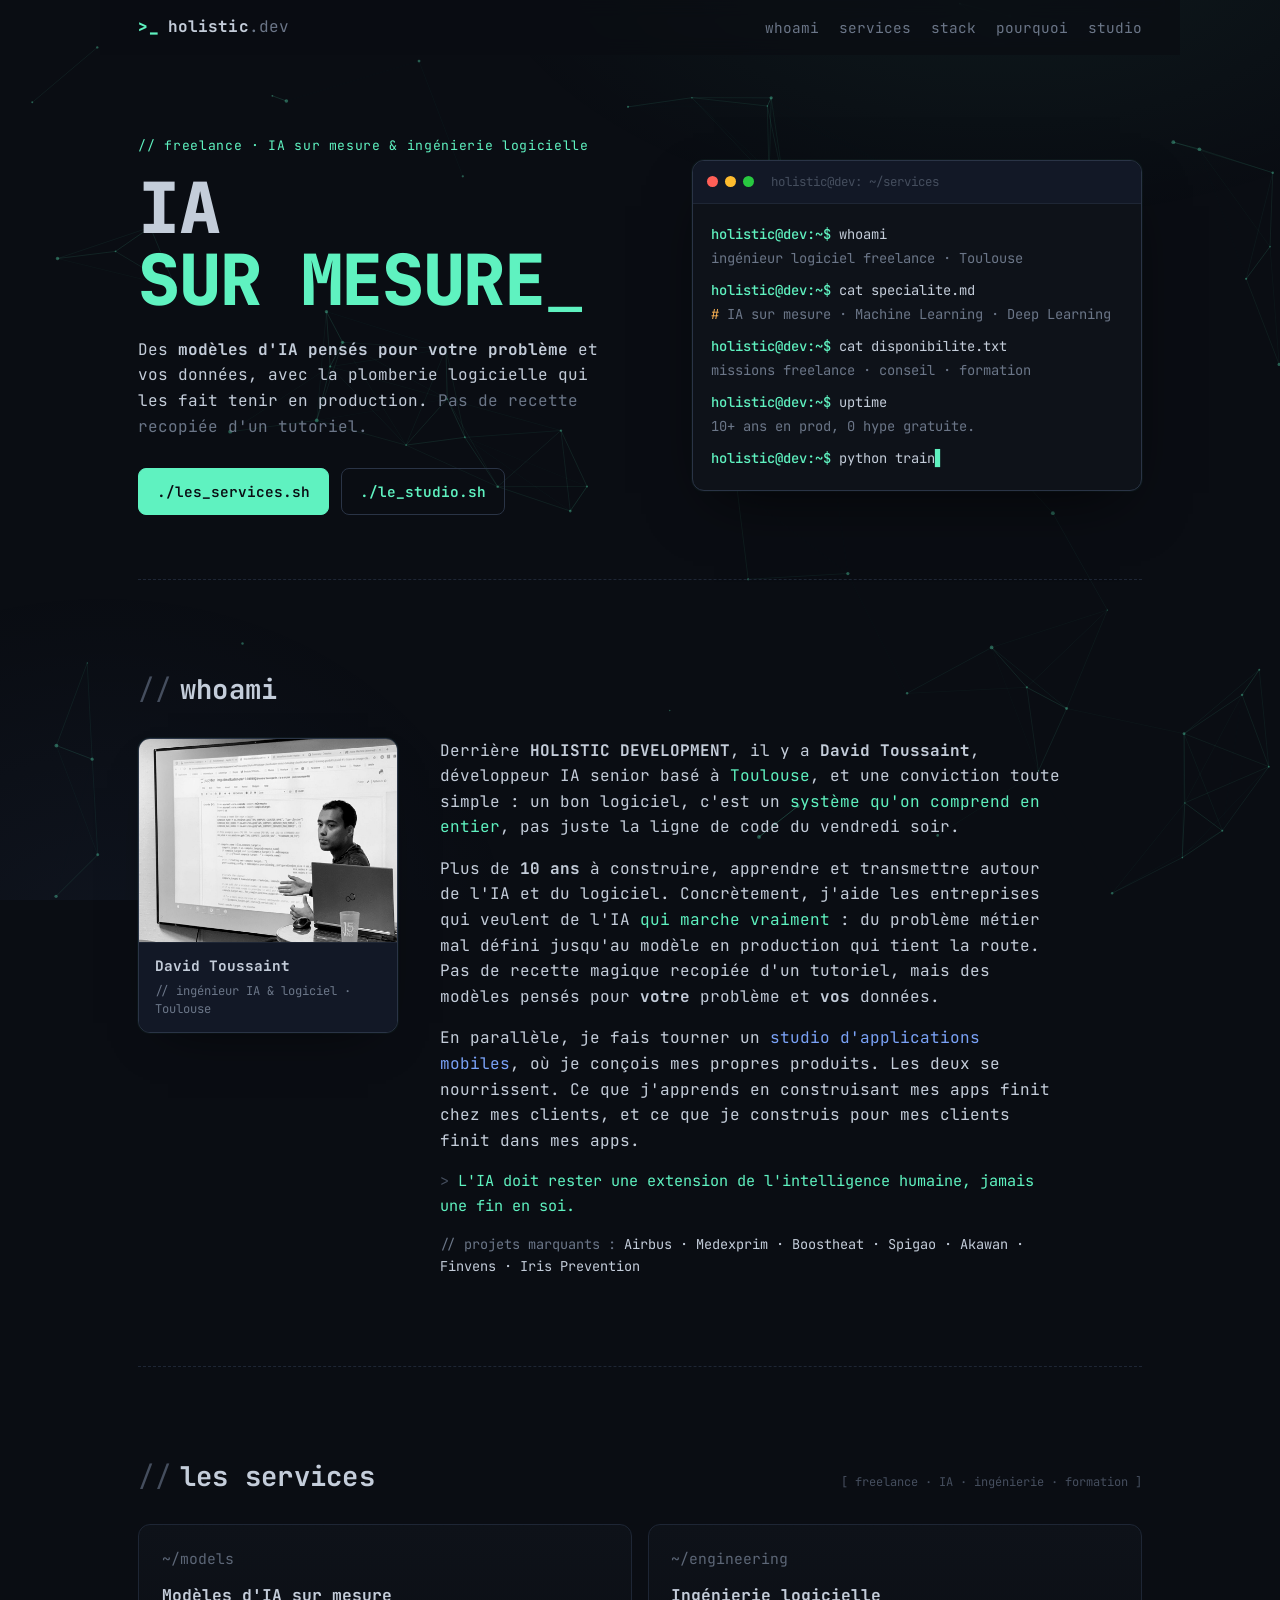
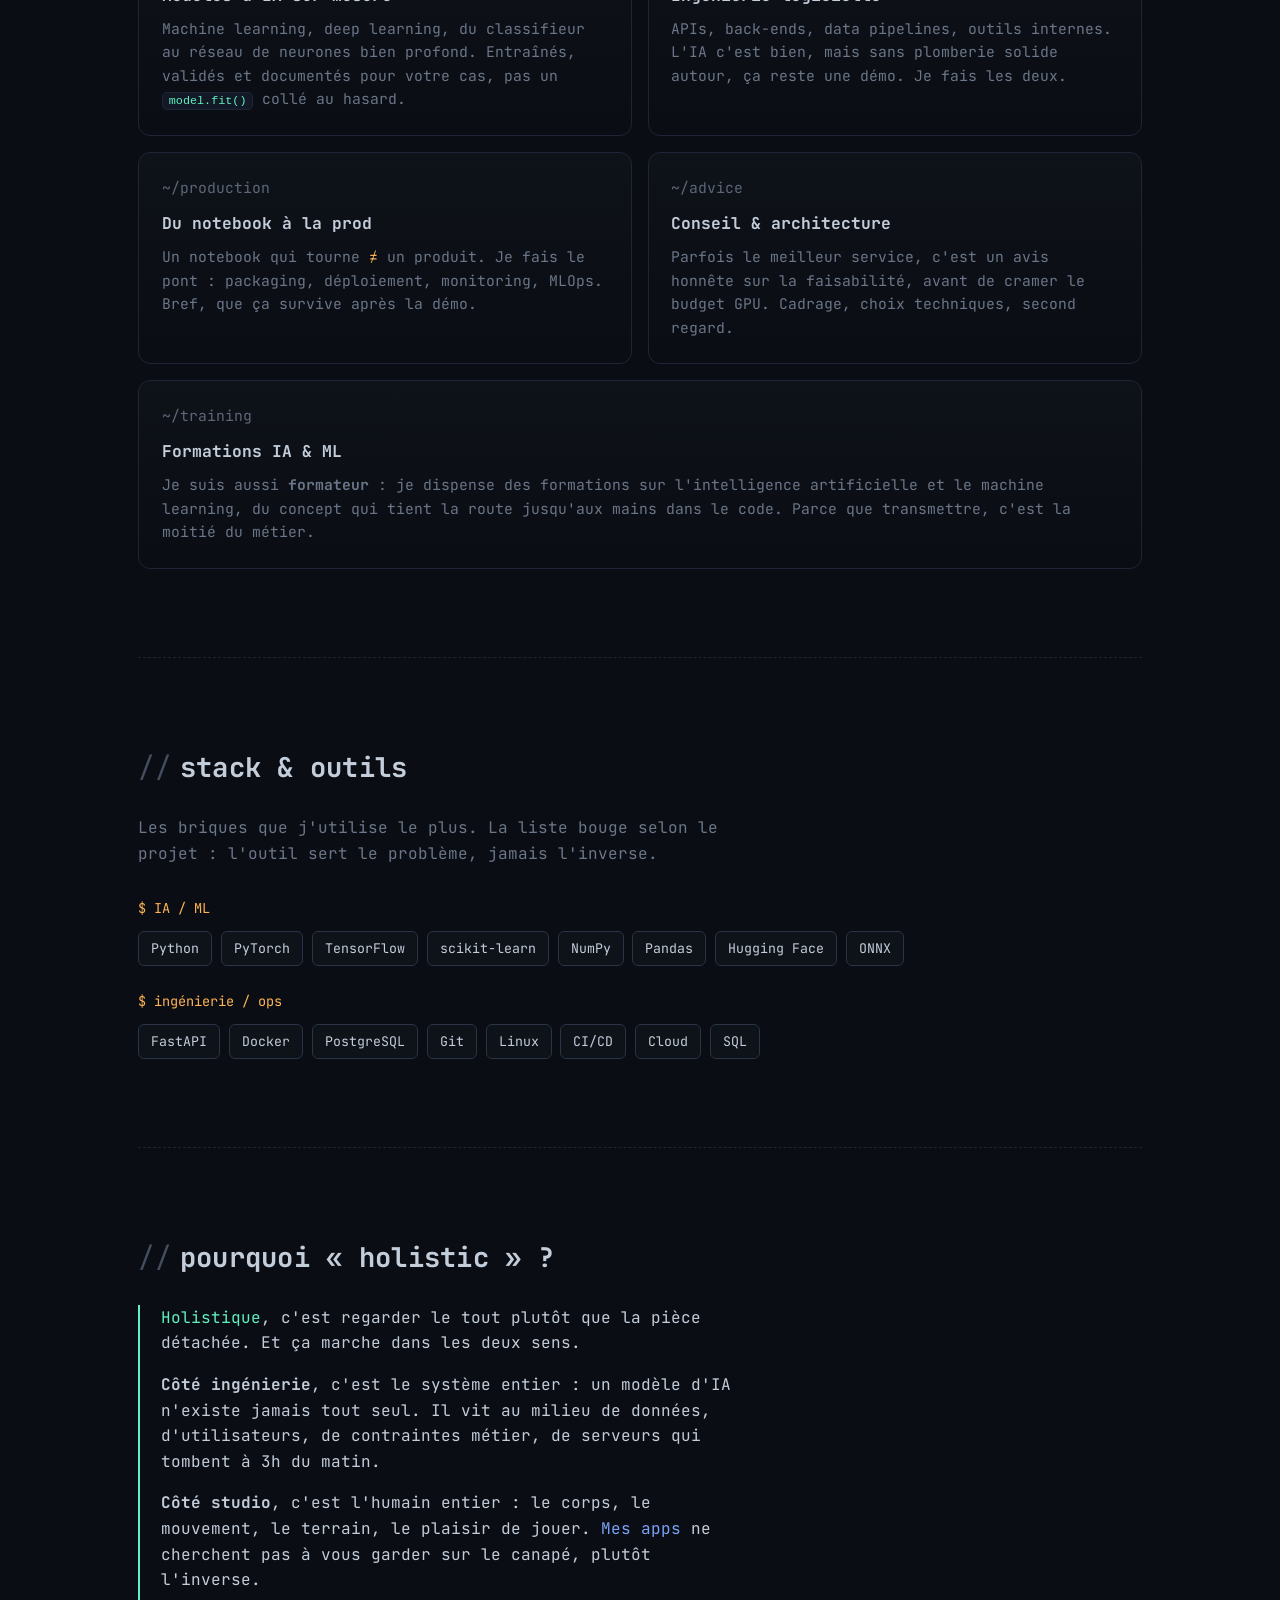
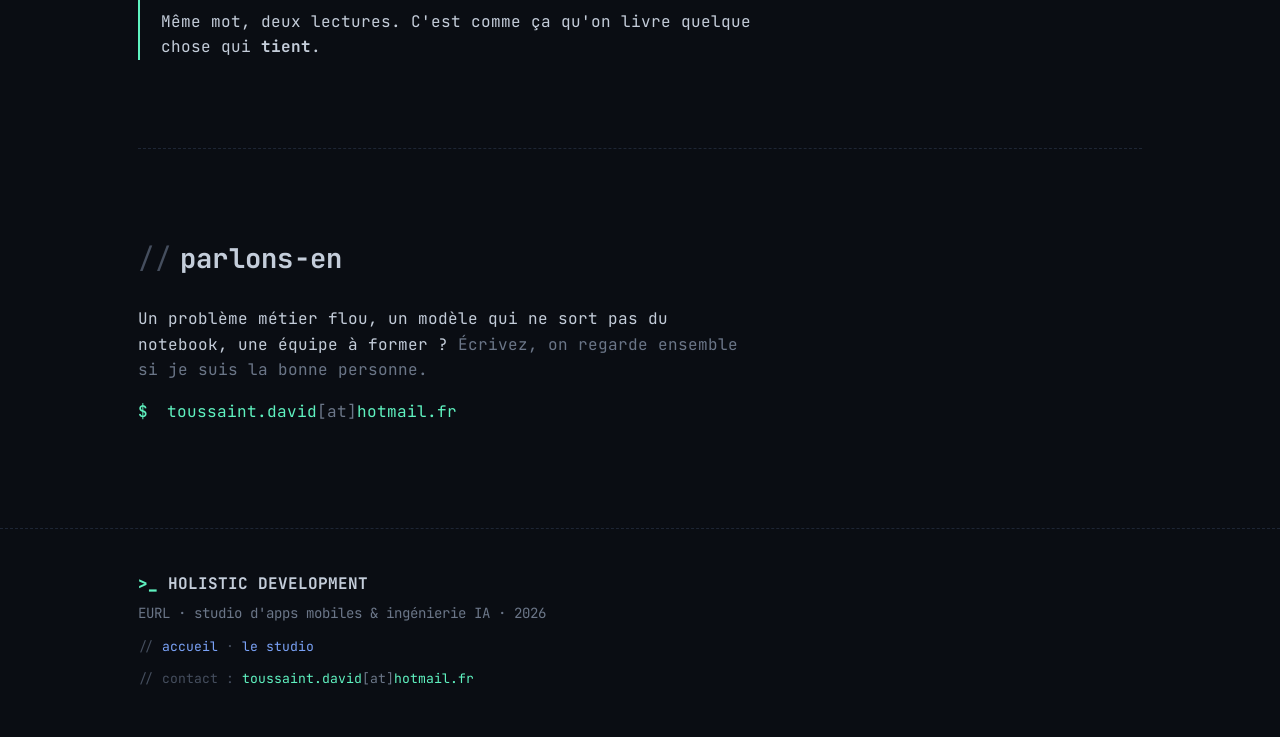
==== services.html @ 3b2a219a "Éclate le site en hub, studio et services Le contenu mélangeait le profil de David, l'activité freel" ====
<!DOCTYPE html>
<html lang="fr">
<head>
  <meta charset="UTF-8" />
  <meta name="viewport" content="width=device-width, initial-scale=1.0" />
  <title>Les services · Ingénierie IA sur mesure · HOLISTIC DEVELOPMENT</title>
  <meta name="description" content="David Toussaint, ingénieur IA et logiciel freelance à Toulouse : modèles d'IA sur mesure (machine learning, deep learning), ingénierie logicielle, passage du notebook à la production, conseil et formations. 10+ ans d'expérience." />
  <meta name="author" content="HOLISTIC DEVELOPMENT" />
  <meta name="theme-color" content="#0a0d13" />
  <link rel="canonical" href="https://toussd.github.io/services.html" />

  <!-- Open Graph -->
  <meta property="og:type" content="website" />
  <meta property="og:title" content="Les services · Ingénierie IA sur mesure · HOLISTIC DEVELOPMENT" />
  <meta property="og:description" content="Modèles d'IA sur mesure, ingénierie logicielle, MLOps et formations. 10+ ans d'expérience, du problème métier au modèle en production." />
  <meta property="og:url" content="https://toussd.github.io/services.html" />

  <link rel="icon" type="image/svg+xml" href="favicon.svg" />
  <link rel="preconnect" href="https://fonts.googleapis.com" />
  <link rel="preconnect" href="https://fonts.gstatic.com" crossorigin />
  <link href="https://fonts.googleapis.com/css2?family=JetBrains+Mono:ital,wght@0,300;0,400;0,500;0,600;0,700;0,800;1,400&display=swap" rel="stylesheet" />
  <link rel="stylesheet" href="style.css" />
</head>
<body data-page="services">
  <canvas id="bg" aria-hidden="true"></canvas>

  <header class="nav">
    <a class="brand" href="./" aria-label="Accueil">
      <span class="brand-mark">&gt;_</span>
      <span class="brand-name">holistic<span class="dim">.dev</span></span>
    </a>
    <nav class="nav-links" aria-label="Navigation principale">
      <a href="#whoami">whoami</a>
      <a href="#services">services</a>
      <a href="#stack">stack</a>
      <a href="#pourquoi">pourquoi</a>
      <a href="studio.html">studio</a>
    </nav>
  </header>

  <main id="top">

    <!-- ============ HERO ============ -->
    <section class="hero">
      <div class="hero-copy">
        <p class="kicker">// freelance · IA sur mesure &amp; ingénierie logicielle</p>
        <h1>
          IA<br />
          <span class="accent">SUR MESURE</span><span class="caret">_</span>
        </h1>
        <p class="lede">
          Des <strong>modèles d'IA pensés pour votre problème</strong> et vos données, avec
          la plomberie logicielle qui les fait tenir en production.
          <span class="dim">Pas de recette recopiée d'un tutoriel.</span>
        </p>
        <div class="hero-actions">
          <a class="btn" href="#services">./les_services.sh</a>
          <a class="btn ghost" href="studio.html">./le_studio.sh</a>
        </div>
      </div>

      <div class="terminal">
        <div class="term-bar">
          <span class="dot"></span><span class="dot"></span><span class="dot"></span>
          <span class="term-title">holistic@dev: ~/services</span>
        </div>
        <div class="term-body">
          <p><span class="prompt">holistic@dev:~$</span> whoami</p>
          <p class="out">ingénieur logiciel freelance · Toulouse</p>
          <p><span class="prompt">holistic@dev:~$</span> cat specialite.md</p>
          <p class="out"><span class="hash">#</span> IA sur mesure · Machine&nbsp;Learning · Deep&nbsp;Learning</p>
          <p><span class="prompt">holistic@dev:~$</span> cat disponibilite.txt</p>
          <p class="out">missions freelance · conseil · formation</p>
          <p><span class="prompt">holistic@dev:~$</span> uptime</p>
          <p class="out">10+ ans en prod, 0 hype gratuite.</p>
          <p class="term-live"><span class="prompt">holistic@dev:~$</span> <span id="typed"
            data-commands='["python train.py --probleme votre_cas","git commit -m &apos;ça compile ET ça marche&apos;","./deploy.sh --et-ca-tient-en-prod","make coffee &amp;&amp; think"]'></span><span class="cursor">▋</span></p>
        </div>
      </div>
    </section>

    <!-- ============ WHOAMI ============ -->
    <section id="whoami" class="section">
      <h2 class="section-title"><span class="c">//</span> whoami</h2>
      <div class="whoami-grid">

        <figure class="portrait">
          <img src="david.jpg"
               alt="David Toussaint présentant un notebook de machine learning"
               width="1000" height="790" loading="lazy" decoding="async" />
          <figcaption>
            <span class="portrait-name">David Toussaint</span>
            <span class="portrait-role">// ingénieur IA &amp; logiciel · Toulouse</span>
          </figcaption>
        </figure>

        <div class="prose">
          <p>
            Derrière <strong>HOLISTIC&nbsp;DEVELOPMENT</strong>, il y a
            <strong>David&nbsp;Toussaint</strong>, développeur IA senior basé à
            <span class="accent">Toulouse</span>, et une conviction toute simple :
            un bon logiciel, c'est un <em>système qu'on comprend en entier</em>,
            pas juste la ligne de code du vendredi soir.
          </p>
          <p>
            Plus de <strong>10&nbsp;ans</strong> à construire, apprendre et transmettre
            autour de l'IA et du logiciel. Concrètement, j'aide les entreprises qui veulent
            de l'IA <span class="accent">qui marche vraiment</span> : du problème métier mal
            défini jusqu'au modèle en production qui tient la route. Pas de recette magique
            recopiée d'un tutoriel, mais des modèles pensés pour <strong>votre</strong> problème
            et <strong>vos</strong> données.
          </p>
          <p>
            En parallèle, je fais tourner un <a href="studio.html">studio d'applications
            mobiles</a>, où je conçois mes propres produits. Les deux se nourrissent. Ce que
            j'apprends en construisant mes apps finit chez mes clients, et ce que je construis
            pour mes clients finit dans mes apps.
          </p>
          <p class="whoami-quote">L'IA doit rester une extension de l'intelligence humaine, jamais une fin en soi.</p>
          <p class="whoami-track"><span class="dim">// projets marquants :</span> Airbus · Medexprim · Boostheat · Spigao · Akawan · Finvens · Iris Prevention</p>
        </div>

      </div>
    </section>

    <!-- ============ SERVICES ============ -->
    <section id="services" class="section">
      <h2 class="section-title">
        <span class="c">//</span> les services
        <span class="title-tag">[ freelance · IA · ingénierie · formation ]</span>
      </h2>
      <div class="cards">

        <article class="card">
          <p class="card-path">~/models</p>
          <h3>Modèles d'IA sur mesure</h3>
          <p>
            Machine learning, deep learning, du classifieur au réseau de neurones bien
            profond. Entraînés, validés et documentés pour votre cas, pas un
            <code>model.fit()</code> collé au hasard.
          </p>
        </article>

        <article class="card">
          <p class="card-path">~/engineering</p>
          <h3>Ingénierie logicielle</h3>
          <p>
            APIs, back-ends, data pipelines, outils internes. L'IA c'est bien, mais
            sans plomberie solide autour, ça reste une démo. Je fais les deux.
          </p>
        </article>

        <article class="card">
          <p class="card-path">~/production</p>
          <h3>Du notebook à la prod</h3>
          <p>
            Un notebook qui tourne <span class="ne">&ne;</span> un produit. Je fais le pont :
            packaging, déploiement, monitoring, MLOps. Bref, que ça survive après la démo.
          </p>
        </article>

        <article class="card">
          <p class="card-path">~/advice</p>
          <h3>Conseil &amp; architecture</h3>
          <p>
            Parfois le meilleur service, c'est un avis honnête sur la faisabilité,
            <span class="dim">avant</span> de cramer le budget GPU. Cadrage, choix techniques,
            second regard.
          </p>
        </article>

        <article class="card card-wide">
          <p class="card-path">~/training</p>
          <h3>Formations IA &amp; ML</h3>
          <p>
            Je suis aussi <strong>formateur</strong> : je dispense des formations sur
            l'intelligence artificielle et le machine learning, du concept qui tient la
            route jusqu'aux mains dans le code. Parce que transmettre, c'est la moitié
            du métier.
          </p>
        </article>

      </div>
    </section>

    <!-- ============ STACK ============ -->
    <section id="stack" class="section">
      <h2 class="section-title"><span class="c">//</span> stack &amp; outils</h2>
      <p class="prose slim">Les briques que j'utilise le plus. La liste bouge selon le projet : l'outil sert le problème, jamais l'inverse.</p>

      <div class="stack-group">
        <p class="stack-label">$ IA / ML</p>
        <ul class="tags">
          <li>Python</li><li>PyTorch</li><li>TensorFlow</li><li>scikit-learn</li>
          <li>NumPy</li><li>Pandas</li><li>Hugging&nbsp;Face</li><li>ONNX</li>
        </ul>
      </div>

      <div class="stack-group">
        <p class="stack-label">$ ingénierie / ops</p>
        <ul class="tags">
          <li>FastAPI</li><li>Docker</li><li>PostgreSQL</li><li>Git</li>
          <li>Linux</li><li>CI/CD</li><li>Cloud</li><li>SQL</li>
        </ul>
      </div>
    </section>

    <!-- ============ POURQUOI ============ -->
    <section id="pourquoi" class="section">
      <h2 class="section-title"><span class="c">//</span> pourquoi « holistic » ?</h2>
      <div class="prose">
        <blockquote>
          <p>
            <span class="accent">Holistique</span>, c'est regarder le tout plutôt que la pièce
            détachée. Et ça marche dans les deux sens.
          </p>
          <p>
            <strong>Côté ingénierie</strong>, c'est le système entier : un modèle d'IA n'existe
            jamais tout seul. Il vit au milieu de données, d'utilisateurs, de contraintes métier,
            de serveurs qui tombent à 3h du matin.
          </p>
          <p>
            <strong>Côté studio</strong>, c'est l'humain entier : le corps, le mouvement, le
            terrain, le plaisir de jouer. <a href="studio.html">Mes apps</a> ne cherchent pas à
            vous garder sur le canapé, plutôt l'inverse.
          </p>
          <p>
            Même mot, deux lectures. C'est comme ça qu'on livre quelque chose qui
            <strong>tient</strong>.
          </p>
        </blockquote>
      </div>
    </section>

    <!-- ============ CONTACT ============ -->
    <section id="contact" class="section">
      <h2 class="section-title"><span class="c">//</span> parlons-en</h2>
      <div class="prose">
        <p>
          Un problème métier flou, un modèle qui ne sort pas du notebook, une équipe à former ?
          <span class="dim">Écrivez, on regarde ensemble si je suis la bonne personne.</span>
        </p>
        <p class="contact-line">
          <span class="prompt">$</span>
          <a class="mail" data-user="toussaint.david" data-domain="hotmail.fr">toussaint.david<span class="at">[at]</span>hotmail.fr</a>
        </p>
      </div>
    </section>

  </main>

  <footer class="footer">
    <div class="footer-inner">
      <p class="foot-brand"><span class="brand-mark">&gt;_</span> HOLISTIC DEVELOPMENT</p>
      <p class="dim">EURL · studio d'apps mobiles &amp; ingénierie IA · <span id="year">2026</span></p>
      <p class="foot-note">// <a href="./">accueil</a> · <a href="studio.html">le studio</a></p>
      <p class="foot-note">// contact : <a class="mail" data-user="toussaint.david" data-domain="hotmail.fr">toussaint.david<span class="at">[at]</span>hotmail.fr</a></p>
    </div>
  </footer>

  <script src="script.js" defer></script>
</body>
</html>
---- style.css ----
/* ============================================================
   HOLISTIC DEVELOPMENT · feuille de style
   Esthétique terminal / mono. Fait main, pas de framework.
   ============================================================ */

:root {
  --bg:       #0a0d13;
  --bg-1:     #0e1219;
  --bg-2:     #121826;
  --line:     #1e2635;
  --line-2:   #2a3446;
  --txt:      #c4cdda;
  --txt-dim:  #6b7688;
  --txt-mute: #454e5e;
  --accent:   #5ff2c0;  /* mint / phosphore */
  --accent-2: #ffb454;  /* ambre */
  --accent-3: #7aa2f7;  /* bleu doux */
  --glow:     rgba(95, 242, 192, 0.14);
  --maxw:     1080px;
  --radius:   12px;
}

* { box-sizing: border-box; margin: 0; padding: 0; }

html { scroll-behavior: smooth; }

body {
  background: var(--bg);
  color: var(--txt);
  font-family: "JetBrains Mono", ui-monospace, "SF Mono", Menlo, Consolas, monospace;
  font-size: 16px;
  line-height: 1.6;
  font-weight: 400;
  -webkit-font-smoothing: antialiased;
  overflow-x: hidden;
}

#bg {
  position: fixed;
  inset: 0;
  width: 100%;
  height: 100%;
  z-index: -2;
  pointer-events: none;
}

/* léger dégradé + vignette derrière le canvas */
body::before {
  content: "";
  position: fixed;
  inset: 0;
  z-index: -1;
  pointer-events: none;
  background:
    radial-gradient(900px 500px at 78% -8%, rgba(95,242,192,0.06), transparent 60%),
    radial-gradient(700px 600px at 8% 105%, rgba(122,162,247,0.05), transparent 60%);
}

a { color: var(--accent-3); text-decoration: none; }
a:hover { color: var(--accent); }

code {
  background: var(--bg-2);
  border: 1px solid var(--line);
  border-radius: 5px;
  padding: 1px 6px;
  font-size: 0.85em;
  color: var(--accent);
}

::selection { background: rgba(95,242,192,0.25); color: #fff; }

.dim { color: var(--txt-dim); }
.accent { color: var(--accent); }

/* ---------- Nav ---------- */
.nav {
  position: sticky;
  top: 0;
  z-index: 10;
  display: flex;
  align-items: center;
  justify-content: space-between;
  gap: 1rem;
  padding: 0.9rem clamp(1.1rem, 4vw, 2.4rem);
  max-width: var(--maxw);
  margin: 0 auto;
  background: rgba(10, 13, 19, 0.72);
  backdrop-filter: blur(9px);
  border-bottom: 1px solid transparent;
}
.brand {
  display: inline-flex;
  align-items: baseline;
  gap: 0.55rem;
  color: var(--txt);
  font-weight: 700;
  letter-spacing: 0.01em;
}
.brand:hover { color: var(--txt); }
.brand-mark { color: var(--accent); font-weight: 800; }
.brand-name .dim { font-weight: 400; }

.nav-links { display: flex; gap: 1.25rem; font-size: 0.9rem; }
.nav-links a { color: var(--txt-dim); position: relative; }
.nav-links a::before { content: ""; color: var(--accent); }
.nav-links a:hover { color: var(--accent); }

/* ---------- Layout ---------- */
main { max-width: var(--maxw); margin: 0 auto; padding: 0 clamp(1.1rem, 4vw, 2.4rem); }

.section { padding: clamp(3.2rem, 8vw, 5.5rem) 0; border-top: 1px dashed var(--line); }

.section-title {
  display: flex;
  align-items: baseline;
  flex-wrap: wrap;
  gap: 0.55rem;
  font-size: clamp(1.25rem, 3vw, 1.7rem);
  font-weight: 700;
  letter-spacing: 0.01em;
  margin-bottom: 1.6rem;
  color: var(--txt);
}
.section-title .c { color: var(--txt-mute); font-weight: 400; }
.title-tag {
  margin-left: auto;
  font-size: 0.75rem;
  font-weight: 400;
  color: var(--txt-mute);
  letter-spacing: 0;
}

.sub-title {
  display: flex;
  align-items: baseline;
  gap: 0.5rem;
  font-size: 0.95rem;
  font-weight: 700;
  margin: 2.6rem 0 1.1rem;
  color: var(--txt);
}
.sub-title .c { color: var(--txt-mute); font-weight: 400; }

.prose { max-width: 62ch; }
.prose p + p { margin-top: 1rem; }
.prose.slim { color: var(--txt-dim); margin-bottom: 2rem; }
.prose strong { color: var(--txt); font-weight: 700; }
.prose em { color: var(--accent); font-style: normal; }

/* ---------- Hero ---------- */
.hero {
  display: grid;
  grid-template-columns: 1.05fr 0.95fr;
  gap: clamp(1.8rem, 5vw, 3.5rem);
  align-items: center;
  padding: clamp(2.8rem, 8vw, 5rem) 0 clamp(2.5rem, 6vw, 4rem);
}
.kicker {
  color: var(--accent);
  font-size: 0.82rem;
  letter-spacing: 0.05em;
  text-transform: none;
  margin-bottom: 1rem;
}
.hero h1 {
  font-size: clamp(2.4rem, 8vw, 4.4rem);
  line-height: 1.02;
  font-weight: 800;
  letter-spacing: -0.02em;
  margin-bottom: 1.3rem;
}
.hero h1 .accent { color: var(--accent); }
.caret {
  color: var(--accent);
  font-weight: 400;
  animation: blink 1.1s steps(1) infinite;
}
.lede { max-width: 46ch; color: var(--txt); }
.lede strong { color: var(--txt); font-weight: 700; }

.hero-actions { display: flex; flex-wrap: wrap; gap: 0.8rem; margin-top: 1.8rem; }
.btn {
  display: inline-block;
  padding: 0.7rem 1.1rem;
  border-radius: 8px;
  border: 1px solid var(--accent);
  color: var(--bg);
  background: var(--accent);
  font-weight: 600;
  font-size: 0.9rem;
  transition: transform .12s ease, box-shadow .2s ease, background .2s ease;
}
.btn:hover { color: var(--bg); box-shadow: 0 0 0 3px var(--glow); transform: translateY(-1px); }
.btn.ghost {
  background: transparent;
  color: var(--accent);
  border-color: var(--line-2);
}
.btn.ghost:hover { border-color: var(--accent); color: var(--accent); box-shadow: none; }

/* ---------- Terminal ---------- */
.terminal {
  background: var(--bg-1);
  border: 1px solid var(--line-2);
  border-radius: var(--radius);
  overflow: hidden;
  box-shadow: 0 24px 60px -22px rgba(0,0,0,0.7), 0 0 0 1px rgba(95,242,192,0.04);
  font-size: 0.86rem;
}
.term-bar {
  display: flex;
  align-items: center;
  gap: 0.45rem;
  padding: 0.7rem 0.9rem;
  background: var(--bg-2);
  border-bottom: 1px solid var(--line);
}
.dot { width: 11px; height: 11px; border-radius: 50%; background: var(--line-2); }
.dot:nth-child(1) { background: #ff5f57; }
.dot:nth-child(2) { background: #febc2e; }
.dot:nth-child(3) { background: #28c840; }
.term-title { margin-left: 0.6rem; color: var(--txt-mute); font-size: 0.78rem; }
.term-body { padding: 1.1rem 1.15rem 1.25rem; line-height: 1.75; }
.term-body p { white-space: pre-wrap; word-break: break-word; }
.prompt { color: var(--accent); font-weight: 500; }
.term-body .out { color: var(--txt-dim); margin-bottom: 0.5rem; }
.term-body .out .hash { color: var(--accent-2); }
.term-live { margin-top: 0.2rem; }
/* la sortie de `ls` s'écrit sur plusieurs lignes de source : on neutralise le pre-wrap
   (sélecteur assez spécifique pour battre `.term-body p`) */
.term-body p.dir-out { white-space: normal; }
.dir-out .dir { margin-right: 1.2rem; }
.dir {
  color: var(--accent-3);
  font-weight: 500;
  border-bottom: 1px dashed transparent;
}
.dir:hover { color: var(--accent); border-bottom-color: var(--accent); }
#typed { color: var(--txt); }
.cursor { color: var(--accent); animation: blink 1.1s steps(1) infinite; }

@keyframes blink { 0%, 50% { opacity: 1; } 50.01%, 100% { opacity: 0; } }

/* ---------- Whoami ---------- */
.whoami-grid {
  display: grid;
  grid-template-columns: minmax(0, 260px) 1fr;
  gap: clamp(1.5rem, 4vw, 2.6rem);
  align-items: start;
}
.portrait {
  margin: 0;
  border: 1px solid var(--line-2);
  border-radius: var(--radius);
  overflow: hidden;
  background: var(--bg-1);
  box-shadow: 0 20px 50px -30px rgba(0,0,0,0.75), 0 0 0 1px rgba(95,242,192,0.04);
}
.portrait img {
  display: block;
  width: 100%;
  height: auto;
  filter: grayscale(1) contrast(1.03);
}
.portrait figcaption {
  padding: 0.75rem 0.95rem 0.85rem;
  border-top: 1px solid var(--line);
  background: var(--bg-2);
  line-height: 1.5;
}
.portrait-name { display: block; color: var(--txt); font-weight: 700; font-size: 0.9rem; }
.portrait-role { display: block; margin-top: 0.3rem; color: var(--txt-dim); font-size: 0.76rem; }

.whoami-quote {
  margin-top: 1.15rem;
  color: var(--accent);
  font-size: 0.95rem;
}
.whoami-quote::before { content: "> "; color: var(--txt-mute); }
.whoami-track { margin-top: 1.1rem; font-size: 0.85rem; color: var(--txt); }

/* ---------- Hub (page d'accueil) ---------- */
.hub-hero {
  padding: clamp(3rem, 9vw, 6rem) 0 clamp(1.5rem, 4vw, 2.5rem);
  text-align: center;
}
.hub-hero h1 {
  font-size: clamp(2.4rem, 8vw, 4.4rem);
  line-height: 1.02;
  font-weight: 800;
  letter-spacing: -0.02em;
  margin-bottom: 1.3rem;
}
.hub-hero h1 .accent { color: var(--accent); }
.hub-hero .lede { max-width: 62ch; margin: 0 auto; }

.hub-term {
  max-width: 720px;
  margin: clamp(2.2rem, 6vw, 3.4rem) auto 0;
  text-align: left;
}

/* les deux portes */
.gates {
  display: grid;
  grid-template-columns: repeat(2, 1fr);
  gap: 1rem;
  padding-bottom: clamp(3rem, 8vw, 5rem);
}
.gate {
  display: flex;
  flex-direction: column;
  background: linear-gradient(180deg, var(--bg-1), var(--bg));
  border: 1px solid var(--line);
  border-radius: var(--radius);
  padding: 1.6rem 1.5rem 1.3rem;
  color: var(--txt);
  transition: border-color .2s ease, transform .15s ease, box-shadow .2s ease;
}
.gate:hover {
  color: var(--txt);
  border-color: var(--line-2);
  transform: translateY(-3px);
  box-shadow: 0 18px 40px -26px rgba(0,0,0,0.9);
}
.gate-path { font-size: 0.78rem; margin-bottom: 0.7rem; opacity: 0.85; }
.gate h2 { font-size: 1.25rem; font-weight: 700; margin-bottom: 0.6rem; }
.gate-desc { flex: 1; color: var(--txt-dim); font-size: 0.92rem; }
.gate-foot {
  display: flex;
  align-items: center;
  justify-content: space-between;
  gap: 1rem;
  margin-top: 1.4rem;
  padding-top: 1rem;
  border-top: 1px dashed var(--line);
  font-size: 0.78rem;
}
.gate-tag { color: var(--txt-mute); }
.gate-go { font-weight: 600; }
.gate .arrow { display: inline-block; transition: transform .18s ease; }
.gate:hover .arrow { transform: translateX(4px); }

/* le studio annonce déjà sa couleur (ambre), les services gardent la menthe */
.gate-studio .gate-path,
.gate-studio .gate-go { color: var(--accent-2); }
.gate-studio:hover { border-color: rgba(255,180,84,0.45); }
.gate-services .gate-path,
.gate-services .gate-go { color: var(--accent); }
.gate-services:hover { border-color: rgba(95,242,192,0.45); }

/* ---------- Contact ---------- */
.contact-line { margin-top: 1.5rem; font-size: 1rem; }
.contact-line .prompt { margin-right: 0.55rem; }

/* ---------- Cards ---------- */
.cards {
  display: grid;
  grid-template-columns: repeat(2, 1fr);
  gap: 1rem;
}
.card {
  background: linear-gradient(180deg, var(--bg-1), var(--bg));
  border: 1px solid var(--line);
  border-radius: var(--radius);
  padding: 1.4rem 1.4rem 1.5rem;
  transition: border-color .2s ease, transform .15s ease, box-shadow .2s ease;
}
.card:hover {
  border-color: var(--line-2);
  transform: translateY(-3px);
  box-shadow: 0 18px 40px -26px rgba(0,0,0,0.9);
}
.card.card-wide { grid-column: 1 / -1; }
.card-path {
  color: var(--accent);
  font-size: 0.78rem;
  margin-bottom: 0.7rem;
  opacity: 0.85;
}
.card h3 { font-size: 1.02rem; font-weight: 700; margin-bottom: 0.55rem; }
.card p { color: var(--txt-dim); font-size: 0.92rem; }
.card .ne { color: var(--accent-2); }
.card code { font-size: 0.8em; }

/* ---------- Stack ---------- */
.stack-group { margin-top: 1.6rem; }
.stack-label { color: var(--accent-2); font-size: 0.85rem; margin-bottom: 0.7rem; }
.stack-note { color: var(--txt-mute); margin-left: 0.5rem; font-size: 0.78rem; }
.tags { list-style: none; display: flex; flex-wrap: wrap; gap: 0.55rem; }
.tags li {
  border: 1px solid var(--line-2);
  background: var(--bg-1);
  color: var(--txt);
  padding: 0.35rem 0.75rem;
  border-radius: 6px;
  font-size: 0.83rem;
  transition: border-color .2s ease, color .2s ease;
}
.tags li:hover { border-color: var(--accent); color: var(--accent); }

/* ---------- Pourquoi / quote ---------- */
blockquote {
  border-left: 2px solid var(--accent);
  padding-left: 1.3rem;
  max-width: 62ch;
}
blockquote p + p { margin-top: 0.9rem; }
blockquote strong { color: var(--txt); }

/* ---------- Footer ---------- */
.footer { border-top: 1px dashed var(--line); margin-top: 1rem; }
.footer-inner {
  max-width: var(--maxw);
  margin: 0 auto;
  padding: 2.6rem clamp(1.1rem, 4vw, 2.4rem) 3rem;
}
.foot-brand { font-weight: 700; margin-bottom: 0.35rem; }
.foot-brand .brand-mark { color: var(--accent); }
.footer .dim { font-size: 0.88rem; }
.foot-note { color: var(--txt-mute); font-size: 0.82rem; margin-top: 0.7rem; }
.mail { color: var(--accent); }
.mail[href] { cursor: pointer; }
.mail[href]:hover { text-decoration: underline; }
.mail .at { color: var(--txt-dim); }

/* ---------- Responsive ---------- */
@media (max-width: 820px) {
  .hero { grid-template-columns: 1fr; }
  .whoami-grid { grid-template-columns: 1fr; gap: 1.5rem; }
  .portrait { max-width: 320px; }
  .cards { grid-template-columns: 1fr; }
  .gates { grid-template-columns: 1fr; }
  .nav-links { display: none; }
  .title-tag { margin-left: 0; flex-basis: 100%; }
}

@media (prefers-reduced-motion: reduce) {
  html { scroll-behavior: auto; }
  .caret, .cursor { animation: none; }
  * { transition: none !important; }
}
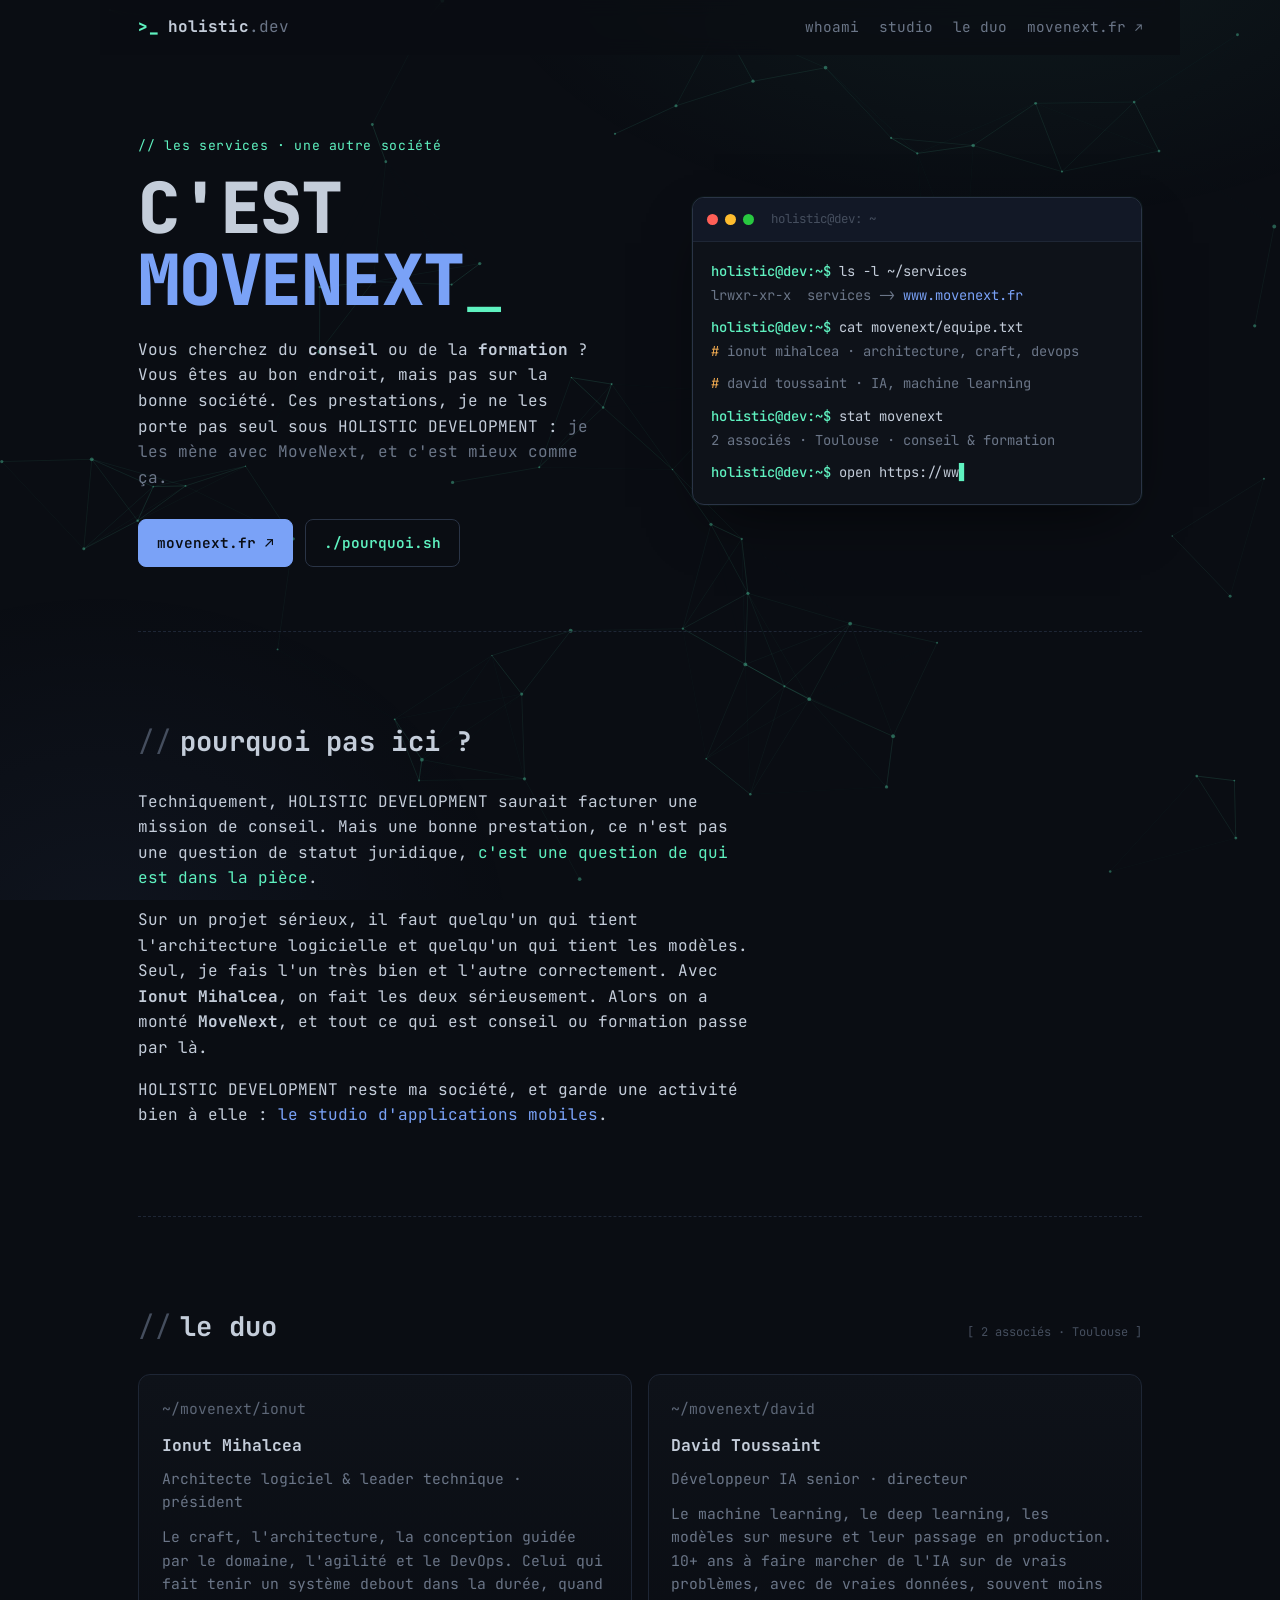
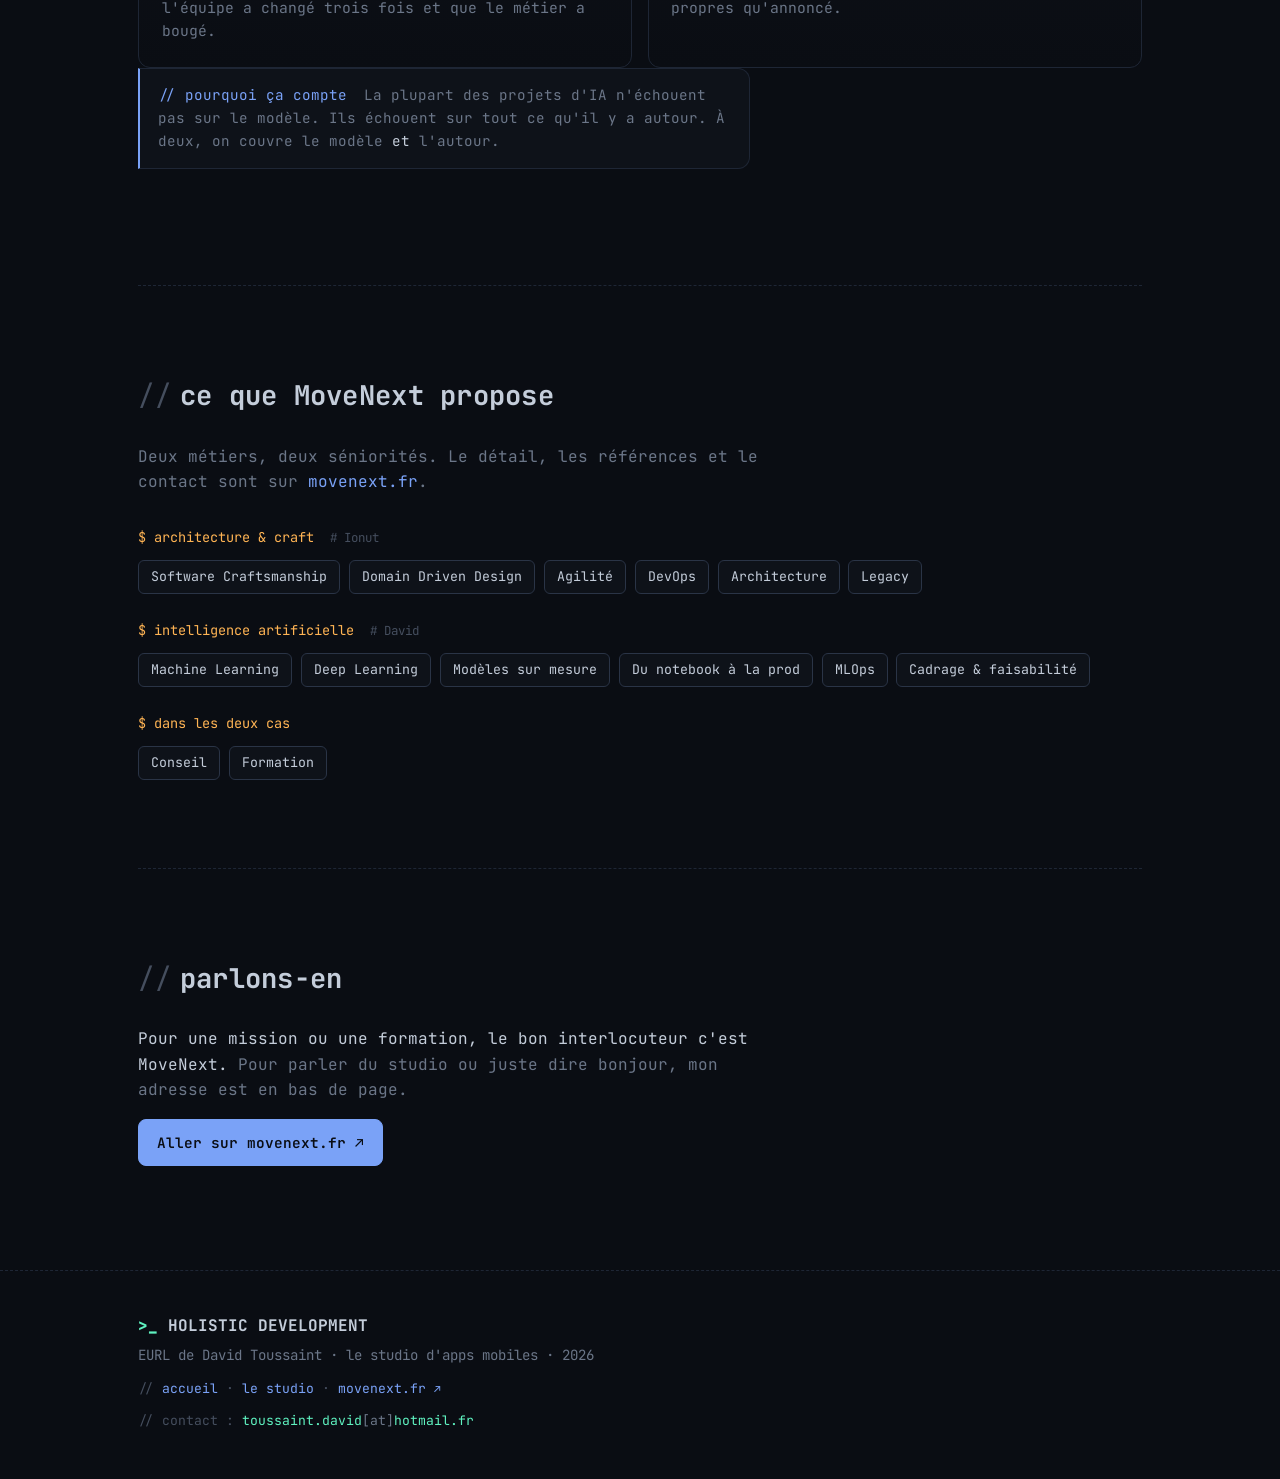
==== commit 3f5604a8: "Clarifie que les services sont portés par MoveNext HOLISTIC DEVELOPMENT ne porte qu'une activité en " ====
--- a/services.html
+++ b/services.html
@@ -3,16 +3,16 @@
 <head>
   <meta charset="UTF-8" />
   <meta name="viewport" content="width=device-width, initial-scale=1.0" />
-  <title>Les services · Ingénierie IA sur mesure · HOLISTIC DEVELOPMENT</title>
-  <meta name="description" content="David Toussaint, ingénieur IA et logiciel freelance à Toulouse : modèles d'IA sur mesure (machine learning, deep learning), ingénierie logicielle, passage du notebook à la production, conseil et formations. 10+ ans d'expérience." />
+  <title>Les services · portés par MoveNext · HOLISTIC DEVELOPMENT</title>
+  <meta name="description" content="Les prestations de conseil et de formation ne sont pas portées par HOLISTIC DEVELOPMENT mais par MoveNext, la société de David Toussaint (IA, machine learning) et Ionut Mihalcea (architecture logicielle, craft, DevOps), à Toulouse." />
   <meta name="author" content="HOLISTIC DEVELOPMENT" />
   <meta name="theme-color" content="#0a0d13" />
   <link rel="canonical" href="https://toussd.github.io/services.html" />
 
   <!-- Open Graph -->
   <meta property="og:type" content="website" />
-  <meta property="og:title" content="Les services · Ingénierie IA sur mesure · HOLISTIC DEVELOPMENT" />
-  <meta property="og:description" content="Modèles d'IA sur mesure, ingénierie logicielle, MLOps et formations. 10+ ans d'expérience, du problème métier au modèle en production." />
+  <meta property="og:title" content="Les services · portés par MoveNext" />
+  <meta property="og:description" content="Conseil et formation en IA et en architecture logicielle, par MoveNext : David Toussaint et Ionut Mihalcea." />
   <meta property="og:url" content="https://toussd.github.io/services.html" />
 
   <link rel="icon" type="image/svg+xml" href="favicon.svg" />
@@ -30,11 +30,10 @@
       <span class="brand-name">holistic<span class="dim">.dev</span></span>
     </a>
     <nav class="nav-links" aria-label="Navigation principale">
-      <a href="#whoami">whoami</a>
-      <a href="#services">services</a>
-      <a href="#stack">stack</a>
-      <a href="#pourquoi">pourquoi</a>
+      <a href="./#whoami">whoami</a>
       <a href="studio.html">studio</a>
+      <a href="#le-duo">le duo</a>
+      <a class="ext" href="https://www.movenext.fr/" target="_blank" rel="noopener noreferrer">movenext.fr <span class="arrow">↗</span></a>
     </nav>
   </header>
 
@@ -43,206 +42,151 @@
     <!-- ============ HERO ============ -->
     <section class="hero">
       <div class="hero-copy">
-        <p class="kicker">// freelance · IA sur mesure &amp; ingénierie logicielle</p>
+        <p class="kicker">// les services · une autre société</p>
         <h1>
-          IA<br />
-          <span class="accent">SUR MESURE</span><span class="caret">_</span>
+          C'EST<br />
+          <span class="partner">MOVENEXT</span><span class="caret">_</span>
         </h1>
         <p class="lede">
-          Des <strong>modèles d'IA pensés pour votre problème</strong> et vos données, avec
-          la plomberie logicielle qui les fait tenir en production.
-          <span class="dim">Pas de recette recopiée d'un tutoriel.</span>
+          Vous cherchez du <strong>conseil</strong> ou de la <strong>formation</strong> ?
+          Vous êtes au bon endroit, mais pas sur la bonne société. Ces prestations, je ne
+          les porte pas seul sous HOLISTIC&nbsp;DEVELOPMENT :
+          <span class="dim">je les mène avec MoveNext, et c'est mieux comme ça.</span>
         </p>
         <div class="hero-actions">
-          <a class="btn" href="#services">./les_services.sh</a>
-          <a class="btn ghost" href="studio.html">./le_studio.sh</a>
+          <a class="btn partner" href="https://www.movenext.fr/" target="_blank" rel="noopener noreferrer">
+            movenext.fr <span class="arrow">↗</span>
+          </a>
+          <a class="btn ghost" href="#pourquoi-ailleurs">./pourquoi.sh</a>
         </div>
       </div>
 
       <div class="terminal">
         <div class="term-bar">
           <span class="dot"></span><span class="dot"></span><span class="dot"></span>
-          <span class="term-title">holistic@dev: ~/services</span>
+          <span class="term-title">holistic@dev: ~</span>
         </div>
         <div class="term-body">
-          <p><span class="prompt">holistic@dev:~$</span> whoami</p>
-          <p class="out">ingénieur logiciel freelance · Toulouse</p>
-          <p><span class="prompt">holistic@dev:~$</span> cat specialite.md</p>
-          <p class="out"><span class="hash">#</span> IA sur mesure · Machine&nbsp;Learning · Deep&nbsp;Learning</p>
-          <p><span class="prompt">holistic@dev:~$</span> cat disponibilite.txt</p>
-          <p class="out">missions freelance · conseil · formation</p>
-          <p><span class="prompt">holistic@dev:~$</span> uptime</p>
-          <p class="out">10+ ans en prod, 0 hype gratuite.</p>
+          <p><span class="prompt">holistic@dev:~$</span> ls -l ~/services</p>
+          <p class="out">lrwxr-xr-x  services <span class="arrow">-&gt;</span> <a class="ext" href="https://www.movenext.fr/" target="_blank" rel="noopener noreferrer">www.movenext.fr</a></p>
+          <p><span class="prompt">holistic@dev:~$</span> cat movenext/equipe.txt</p>
+          <p class="out"><span class="hash">#</span> ionut mihalcea · architecture, craft, devops</p>
+          <p class="out"><span class="hash">#</span> david toussaint · IA, machine learning</p>
+          <p><span class="prompt">holistic@dev:~$</span> stat movenext</p>
+          <p class="out">2 associés · Toulouse · conseil &amp; formation</p>
           <p class="term-live"><span class="prompt">holistic@dev:~$</span> <span id="typed"
-            data-commands='["python train.py --probleme votre_cas","git commit -m &apos;ça compile ET ça marche&apos;","./deploy.sh --et-ca-tient-en-prod","make coffee &amp;&amp; think"]'></span><span class="cursor">▋</span></p>
+            data-commands='["open https://www.movenext.fr","cat pourquoi_a_deux.md","git blame architecture.md # ionut","python train.py --probleme votre_cas # david"]'></span><span class="cursor">▋</span></p>
         </div>
       </div>
     </section>
 
-    <!-- ============ WHOAMI ============ -->
-    <section id="whoami" class="section">
-      <h2 class="section-title"><span class="c">//</span> whoami</h2>
-      <div class="whoami-grid">
-
-        <figure class="portrait">
-          <img src="david.jpg"
-               alt="David Toussaint présentant un notebook de machine learning"
-               width="1000" height="790" loading="lazy" decoding="async" />
-          <figcaption>
-            <span class="portrait-name">David Toussaint</span>
-            <span class="portrait-role">// ingénieur IA &amp; logiciel · Toulouse</span>
-          </figcaption>
-        </figure>
-
-        <div class="prose">
-          <p>
-            Derrière <strong>HOLISTIC&nbsp;DEVELOPMENT</strong>, il y a
-            <strong>David&nbsp;Toussaint</strong>, développeur IA senior basé à
-            <span class="accent">Toulouse</span>, et une conviction toute simple :
-            un bon logiciel, c'est un <em>système qu'on comprend en entier</em>,
-            pas juste la ligne de code du vendredi soir.
-          </p>
-          <p>
-            Plus de <strong>10&nbsp;ans</strong> à construire, apprendre et transmettre
-            autour de l'IA et du logiciel. Concrètement, j'aide les entreprises qui veulent
-            de l'IA <span class="accent">qui marche vraiment</span> : du problème métier mal
-            défini jusqu'au modèle en production qui tient la route. Pas de recette magique
-            recopiée d'un tutoriel, mais des modèles pensés pour <strong>votre</strong> problème
-            et <strong>vos</strong> données.
-          </p>
-          <p>
-            En parallèle, je fais tourner un <a href="studio.html">studio d'applications
-            mobiles</a>, où je conçois mes propres produits. Les deux se nourrissent. Ce que
-            j'apprends en construisant mes apps finit chez mes clients, et ce que je construis
-            pour mes clients finit dans mes apps.
-          </p>
-          <p class="whoami-quote">L'IA doit rester une extension de l'intelligence humaine, jamais une fin en soi.</p>
-          <p class="whoami-track"><span class="dim">// projets marquants :</span> Airbus · Medexprim · Boostheat · Spigao · Akawan · Finvens · Iris Prevention</p>
-        </div>
-
-      </div>
-    </section>
-
-    <!-- ============ SERVICES ============ -->
-    <section id="services" class="section">
+    <!-- ============ POURQUOI AILLEURS ============ -->
+    <section id="pourquoi-ailleurs" class="section">
+      <h2 class="section-title"><span class="c">//</span> pourquoi pas ici ?</h2>
+      <div class="prose">
+        <p>
+          Techniquement, HOLISTIC&nbsp;DEVELOPMENT saurait facturer une mission de conseil.
+          Mais une bonne prestation, ce n'est pas une question de statut juridique,
+          <em>c'est une question de qui est dans la pièce</em>.
+        </p>
+        <p>
+          Sur un projet sérieux, il faut quelqu'un qui tient l'architecture logicielle et
+          quelqu'un qui tient les modèles. Seul, je fais l'un très bien et l'autre
+          correctement. Avec <strong>Ionut&nbsp;Mihalcea</strong>, on fait les deux
+          sérieusement. Alors on a monté <strong>MoveNext</strong>, et tout ce qui est
+          conseil ou formation passe par là.
+        </p>
+        <p>
+          HOLISTIC&nbsp;DEVELOPMENT reste ma société, et garde une activité bien à elle :
+          <a href="studio.html">le studio d'applications mobiles</a>.
+        </p>
+      </div>
+    </section>
+
+    <!-- ============ LE DUO ============ -->
+    <section id="le-duo" class="section">
       <h2 class="section-title">
-        <span class="c">//</span> les services
-        <span class="title-tag">[ freelance · IA · ingénierie · formation ]</span>
+        <span class="c">//</span> le duo
+        <span class="title-tag">[ 2 associés · Toulouse ]</span>
       </h2>
       <div class="cards">
 
         <article class="card">
-          <p class="card-path">~/models</p>
-          <h3>Modèles d'IA sur mesure</h3>
+          <p class="card-path">~/movenext/ionut</p>
+          <h3>Ionut Mihalcea</h3>
+          <p class="card-role">Architecte logiciel &amp; leader technique · président</p>
           <p>
-            Machine learning, deep learning, du classifieur au réseau de neurones bien
-            profond. Entraînés, validés et documentés pour votre cas, pas un
-            <code>model.fit()</code> collé au hasard.
+            Le craft, l'architecture, la conception guidée par le domaine, l'agilité et le
+            DevOps. Celui qui fait tenir un système debout dans la durée, quand l'équipe a
+            changé trois fois et que le métier a bougé.
           </p>
         </article>
 
         <article class="card">
-          <p class="card-path">~/engineering</p>
-          <h3>Ingénierie logicielle</h3>
+          <p class="card-path">~/movenext/david</p>
+          <h3>David Toussaint</h3>
+          <p class="card-role">Développeur IA senior · directeur</p>
           <p>
-            APIs, back-ends, data pipelines, outils internes. L'IA c'est bien, mais
-            sans plomberie solide autour, ça reste une démo. Je fais les deux.
+            Le machine learning, le deep learning, les modèles sur mesure et leur passage
+            en production. 10+ ans à faire marcher de l'IA sur de vrais problèmes,
+            avec de vraies données, souvent moins propres qu'annoncé.
           </p>
         </article>
 
-        <article class="card">
-          <p class="card-path">~/production</p>
-          <h3>Du notebook à la prod</h3>
-          <p>
-            Un notebook qui tourne <span class="ne">&ne;</span> un produit. Je fais le pont :
-            packaging, déploiement, monitoring, MLOps. Bref, que ça survive après la démo.
-          </p>
-        </article>
-
-        <article class="card">
-          <p class="card-path">~/advice</p>
-          <h3>Conseil &amp; architecture</h3>
-          <p>
-            Parfois le meilleur service, c'est un avis honnête sur la faisabilité,
-            <span class="dim">avant</span> de cramer le budget GPU. Cadrage, choix techniques,
-            second regard.
-          </p>
-        </article>
-
-        <article class="card card-wide">
-          <p class="card-path">~/training</p>
-          <h3>Formations IA &amp; ML</h3>
-          <p>
-            Je suis aussi <strong>formateur</strong> : je dispense des formations sur
-            l'intelligence artificielle et le machine learning, du concept qui tient la
-            route jusqu'aux mains dans le code. Parce que transmettre, c'est la moitié
-            du métier.
-          </p>
-        </article>
-
-      </div>
-    </section>
-
-    <!-- ============ STACK ============ -->
-    <section id="stack" class="section">
-      <h2 class="section-title"><span class="c">//</span> stack &amp; outils</h2>
-      <p class="prose slim">Les briques que j'utilise le plus. La liste bouge selon le projet : l'outil sert le problème, jamais l'inverse.</p>
+      </div>
+
+      <p class="callout">
+        <span class="callout-tag">// pourquoi ça compte</span>
+        La plupart des projets d'IA n'échouent pas sur le modèle. Ils échouent sur tout
+        ce qu'il y a autour. À deux, on couvre le modèle <em>et</em> l'autour.
+      </p>
+    </section>
+
+    <!-- ============ CE QU'ON FAIT ============ -->
+    <section id="prestations" class="section">
+      <h2 class="section-title"><span class="c">//</span> ce que MoveNext propose</h2>
+      <p class="prose slim">
+        Deux métiers, deux séniorités. Le détail, les références et le contact sont sur
+        <a class="ext" href="https://www.movenext.fr/" target="_blank" rel="noopener noreferrer">movenext.fr</a>.
+      </p>
 
       <div class="stack-group">
-        <p class="stack-label">$ IA / ML</p>
+        <p class="stack-label">$ architecture &amp; craft <span class="stack-note"># Ionut</span></p>
         <ul class="tags">
-          <li>Python</li><li>PyTorch</li><li>TensorFlow</li><li>scikit-learn</li>
-          <li>NumPy</li><li>Pandas</li><li>Hugging&nbsp;Face</li><li>ONNX</li>
+          <li>Software&nbsp;Craftsmanship</li><li>Domain&nbsp;Driven&nbsp;Design</li>
+          <li>Agilité</li><li>DevOps</li><li>Architecture</li><li>Legacy</li>
         </ul>
       </div>
 
       <div class="stack-group">
-        <p class="stack-label">$ ingénierie / ops</p>
+        <p class="stack-label">$ intelligence artificielle <span class="stack-note"># David</span></p>
         <ul class="tags">
-          <li>FastAPI</li><li>Docker</li><li>PostgreSQL</li><li>Git</li>
-          <li>Linux</li><li>CI/CD</li><li>Cloud</li><li>SQL</li>
+          <li>Machine&nbsp;Learning</li><li>Deep&nbsp;Learning</li><li>Modèles&nbsp;sur&nbsp;mesure</li>
+          <li>Du&nbsp;notebook&nbsp;à&nbsp;la&nbsp;prod</li><li>MLOps</li><li>Cadrage&nbsp;&amp;&nbsp;faisabilité</li>
         </ul>
       </div>
-    </section>
-
-    <!-- ============ POURQUOI ============ -->
-    <section id="pourquoi" class="section">
-      <h2 class="section-title"><span class="c">//</span> pourquoi « holistic » ?</h2>
-      <div class="prose">
-        <blockquote>
-          <p>
-            <span class="accent">Holistique</span>, c'est regarder le tout plutôt que la pièce
-            détachée. Et ça marche dans les deux sens.
-          </p>
-          <p>
-            <strong>Côté ingénierie</strong>, c'est le système entier : un modèle d'IA n'existe
-            jamais tout seul. Il vit au milieu de données, d'utilisateurs, de contraintes métier,
-            de serveurs qui tombent à 3h du matin.
-          </p>
-          <p>
-            <strong>Côté studio</strong>, c'est l'humain entier : le corps, le mouvement, le
-            terrain, le plaisir de jouer. <a href="studio.html">Mes apps</a> ne cherchent pas à
-            vous garder sur le canapé, plutôt l'inverse.
-          </p>
-          <p>
-            Même mot, deux lectures. C'est comme ça qu'on livre quelque chose qui
-            <strong>tient</strong>.
-          </p>
-        </blockquote>
-      </div>
-    </section>
-
-    <!-- ============ CONTACT ============ -->
+
+      <div class="stack-group">
+        <p class="stack-label">$ dans les deux cas</p>
+        <ul class="tags">
+          <li>Conseil</li><li>Formation</li>
+        </ul>
+      </div>
+    </section>
+
+    <!-- ============ CTA ============ -->
     <section id="contact" class="section">
       <h2 class="section-title"><span class="c">//</span> parlons-en</h2>
       <div class="prose">
         <p>
-          Un problème métier flou, un modèle qui ne sort pas du notebook, une équipe à former ?
-          <span class="dim">Écrivez, on regarde ensemble si je suis la bonne personne.</span>
+          Pour une mission ou une formation, le bon interlocuteur c'est MoveNext.
+          <span class="dim">Pour parler du studio ou juste dire bonjour, mon adresse est
+          en bas de page.</span>
         </p>
         <p class="contact-line">
-          <span class="prompt">$</span>
-          <a class="mail" data-user="toussaint.david" data-domain="hotmail.fr">toussaint.david<span class="at">[at]</span>hotmail.fr</a>
+          <a class="btn partner" href="https://www.movenext.fr/" target="_blank" rel="noopener noreferrer">
+            Aller sur movenext.fr <span class="arrow">↗</span>
+          </a>
         </p>
       </div>
     </section>
@@ -252,8 +196,8 @@
   <footer class="footer">
     <div class="footer-inner">
       <p class="foot-brand"><span class="brand-mark">&gt;_</span> HOLISTIC DEVELOPMENT</p>
-      <p class="dim">EURL · studio d'apps mobiles &amp; ingénierie IA · <span id="year">2026</span></p>
-      <p class="foot-note">// <a href="./">accueil</a> · <a href="studio.html">le studio</a></p>
+      <p class="dim">EURL de David Toussaint · le studio d'apps mobiles · <span id="year">2026</span></p>
+      <p class="foot-note">// <a href="./">accueil</a> · <a href="studio.html">le studio</a> · <a class="ext" href="https://www.movenext.fr/" target="_blank" rel="noopener noreferrer">movenext.fr <span class="arrow">↗</span></a></p>
       <p class="foot-note">// contact : <a class="mail" data-user="toussaint.david" data-domain="hotmail.fr">toussaint.david<span class="at">[at]</span>hotmail.fr</a></p>
     </div>
   </footer>
--- a/style.css
+++ b/style.css
@@ -280,33 +280,11 @@
 .whoami-quote::before { content: "> "; color: var(--txt-mute); }
 .whoami-track { margin-top: 1.1rem; font-size: 0.85rem; color: var(--txt); }
 
-/* ---------- Hub (page d'accueil) ---------- */
-.hub-hero {
-  padding: clamp(3rem, 9vw, 6rem) 0 clamp(1.5rem, 4vw, 2.5rem);
-  text-align: center;
-}
-.hub-hero h1 {
-  font-size: clamp(2.4rem, 8vw, 4.4rem);
-  line-height: 1.02;
-  font-weight: 800;
-  letter-spacing: -0.02em;
-  margin-bottom: 1.3rem;
-}
-.hub-hero h1 .accent { color: var(--accent); }
-.hub-hero .lede { max-width: 62ch; margin: 0 auto; }
-
-.hub-term {
-  max-width: 720px;
-  margin: clamp(2.2rem, 6vw, 3.4rem) auto 0;
-  text-align: left;
-}
-
-/* les deux portes */
+/* ---------- Portes vers les deux activités ---------- */
 .gates {
   display: grid;
   grid-template-columns: repeat(2, 1fr);
   gap: 1rem;
-  padding-bottom: clamp(3rem, 8vw, 5rem);
 }
 .gate {
   display: flex;
@@ -325,8 +303,9 @@
   box-shadow: 0 18px 40px -26px rgba(0,0,0,0.9);
 }
 .gate-path { font-size: 0.78rem; margin-bottom: 0.7rem; opacity: 0.85; }
-.gate h2 { font-size: 1.25rem; font-weight: 700; margin-bottom: 0.6rem; }
+.gate h3 { font-size: 1.25rem; font-weight: 700; margin-bottom: 0.6rem; }
 .gate-desc { flex: 1; color: var(--txt-dim); font-size: 0.92rem; }
+.gate-desc strong { color: var(--txt); }
 .gate-foot {
   display: flex;
   align-items: center;
@@ -342,13 +321,53 @@
 .gate .arrow { display: inline-block; transition: transform .18s ease; }
 .gate:hover .arrow { transform: translateX(4px); }
 
-/* le studio annonce déjà sa couleur (ambre), les services gardent la menthe */
+/* le studio annonce sa couleur (ambre) ; MoveNext est ailleurs, donc bleu */
 .gate-studio .gate-path,
 .gate-studio .gate-go { color: var(--accent-2); }
 .gate-studio:hover { border-color: rgba(255,180,84,0.45); }
-.gate-services .gate-path,
-.gate-services .gate-go { color: var(--accent); }
-.gate-services:hover { border-color: rgba(95,242,192,0.45); }
+.gate-partner .gate-path,
+.gate-partner .gate-go { color: var(--accent-3); }
+.gate-partner:hover { border-color: rgba(122,162,247,0.45); }
+
+/* ---------- MoveNext : tout ce qui pointe vers l'extérieur ---------- */
+.partner { color: var(--accent-3); }
+
+.btn.partner {
+  background: var(--accent-3);
+  border-color: var(--accent-3);
+  color: var(--bg);
+}
+.btn.partner:hover {
+  color: var(--bg);
+  box-shadow: 0 0 0 3px rgba(122,162,247,0.18);
+}
+
+.ext { color: var(--accent-3); }
+.ext:hover { color: var(--accent); }
+.ext .arrow { font-size: 0.85em; }
+
+/* ---------- Encadré de mise au point ---------- */
+.callout {
+  max-width: 68ch;
+  margin-bottom: 1.8rem;
+  padding: 0.95rem 1.1rem;
+  background: var(--bg-1);
+  border: 1px solid var(--line);
+  border-left: 2px solid var(--accent-3);
+  border-radius: 0 var(--radius) var(--radius) 0;
+  color: var(--txt-dim);
+  font-size: 0.89rem;
+  line-height: 1.6;
+}
+.callout-tag { color: var(--accent-3); margin-right: 0.5rem; }
+.callout em { color: var(--txt); font-style: normal; }
+
+/* rôle sous un nom, dans les cartes du duo */
+.card-role {
+  color: var(--txt-mute);
+  font-size: 0.78rem;
+  margin-bottom: 0.7rem;
+}
 
 /* ---------- Contact ---------- */
 .contact-line { margin-top: 1.5rem; font-size: 1rem; }
